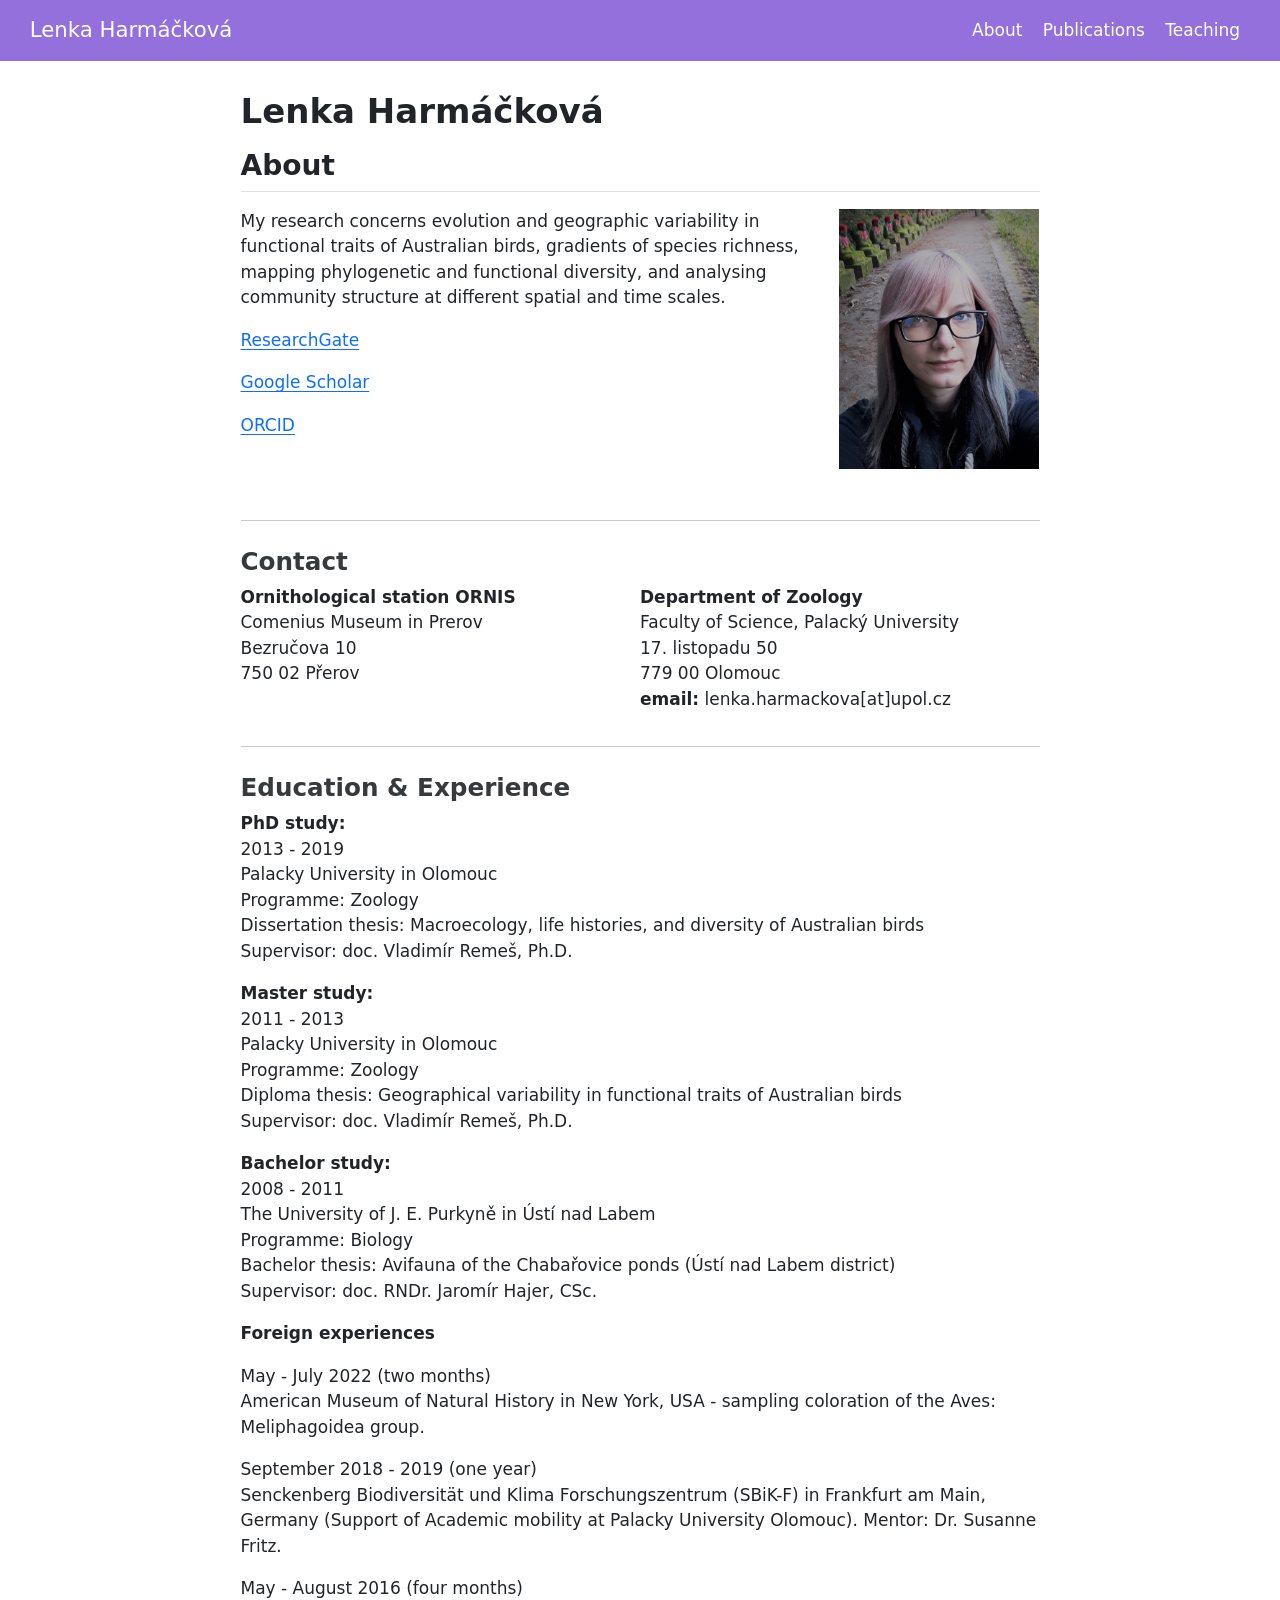
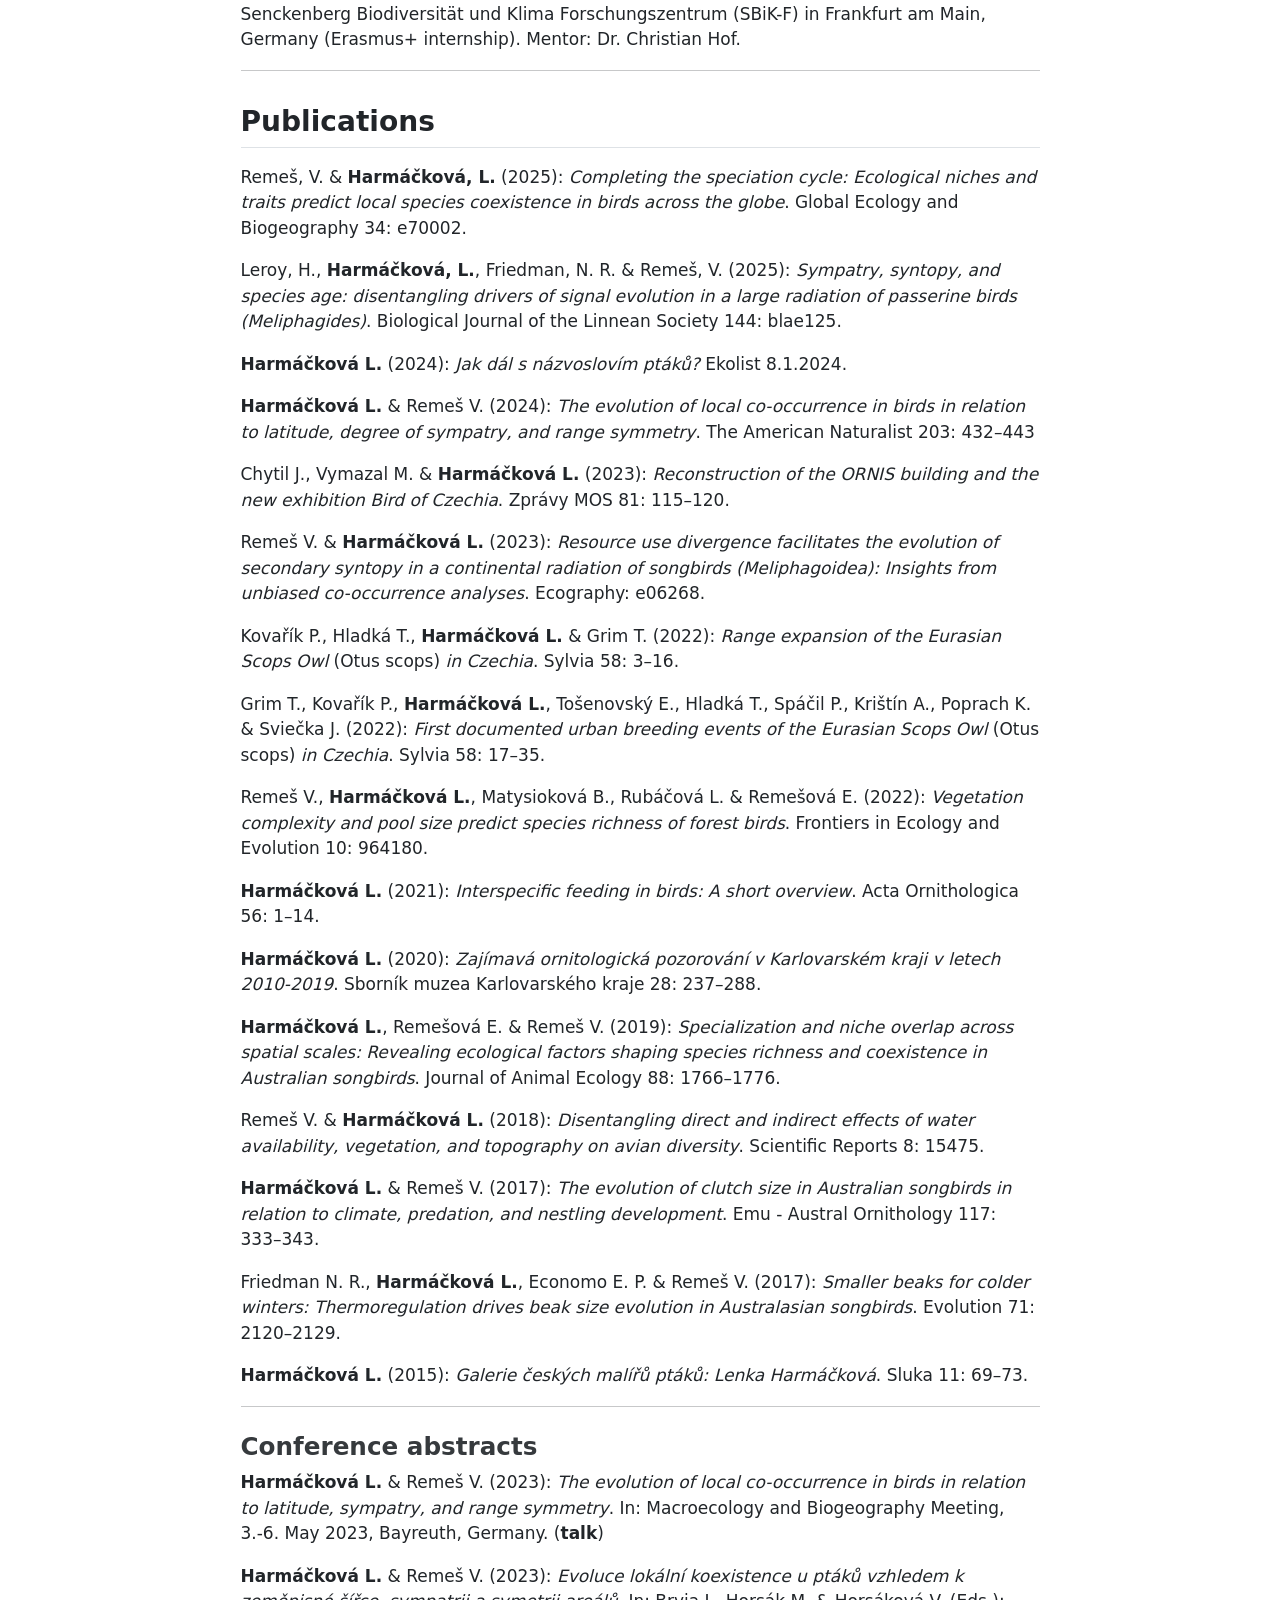
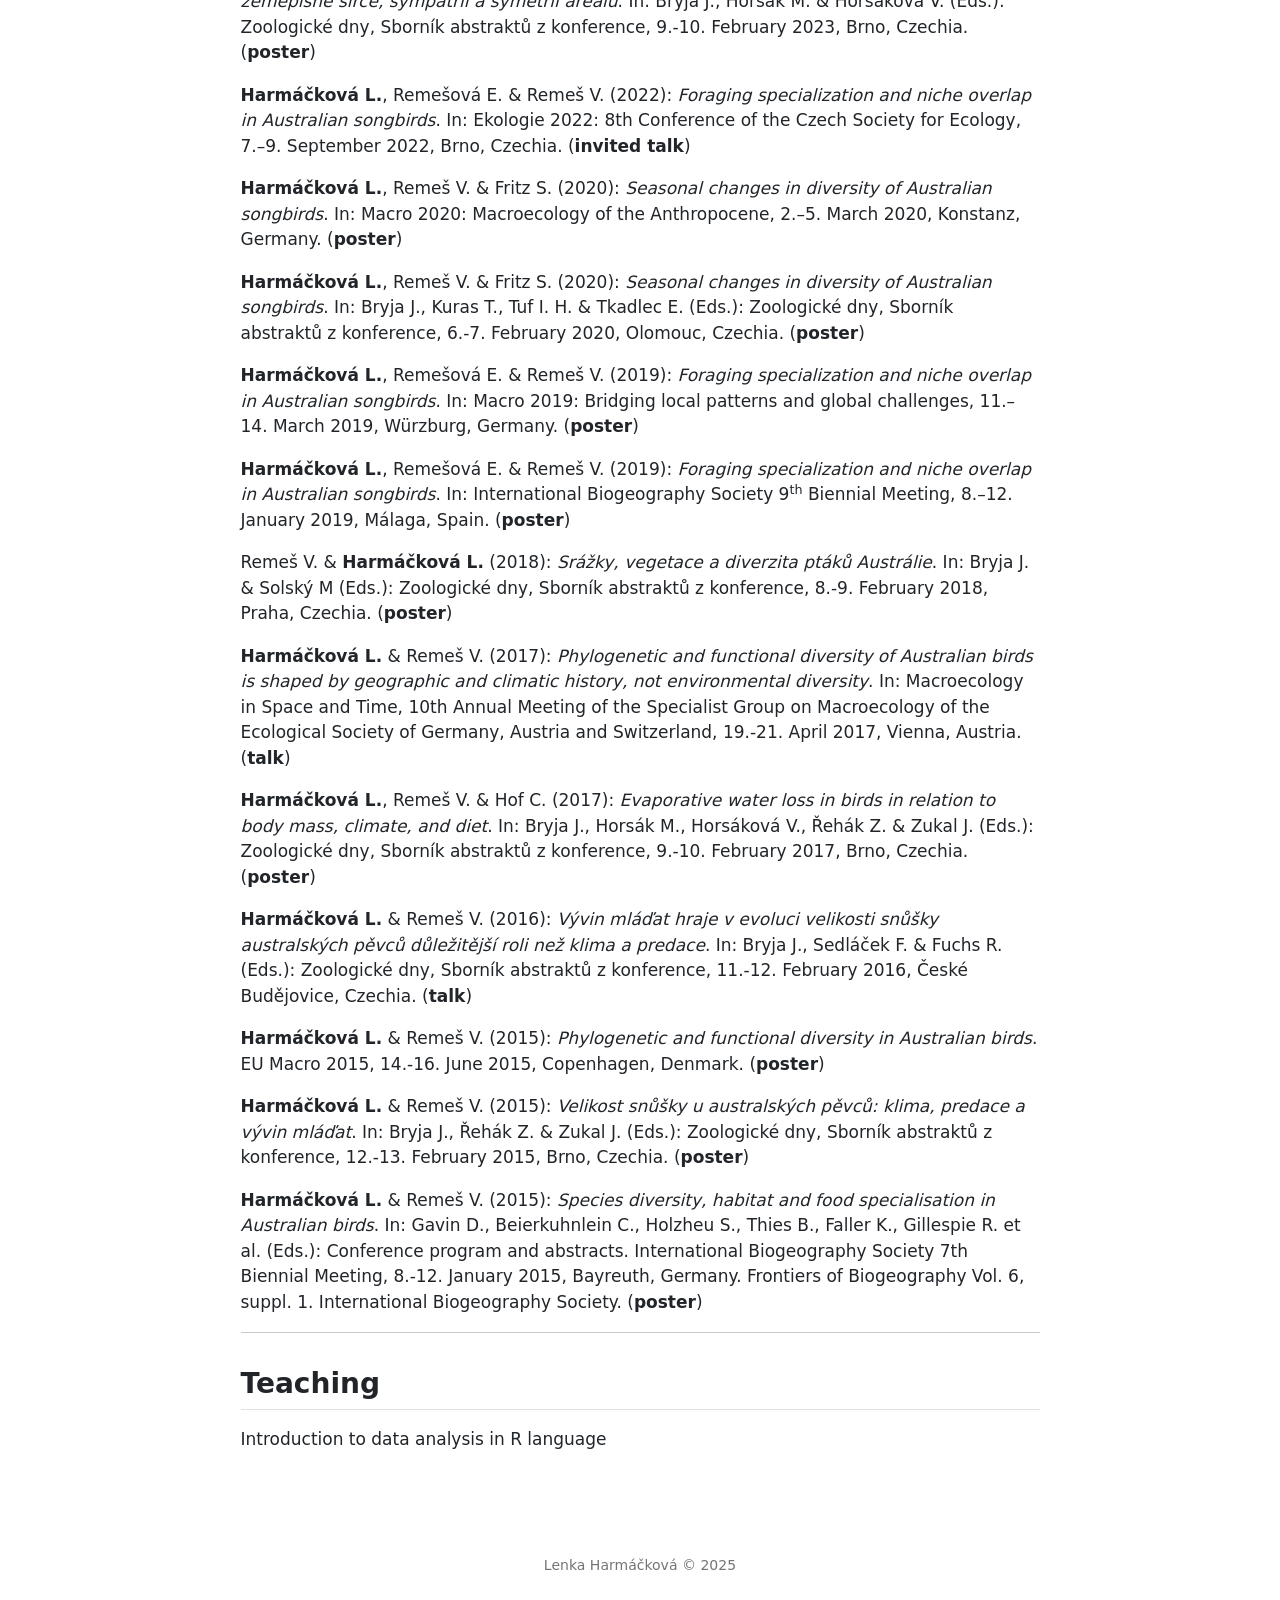
==== docs/index.html @ 7813abbd "Add files via upload" ====
<!DOCTYPE html>
<html xmlns="http://www.w3.org/1999/xhtml" lang="en" xml:lang="en"><head>

<meta charset="utf-8">
<meta name="generator" content="quarto-1.6.40">

<meta name="viewport" content="width=device-width, initial-scale=1.0, user-scalable=yes">


<title>Lenka Harmáčková</title>
<style>
code{white-space: pre-wrap;}
span.smallcaps{font-variant: small-caps;}
div.columns{display: flex; gap: min(4vw, 1.5em);}
div.column{flex: auto; overflow-x: auto;}
div.hanging-indent{margin-left: 1.5em; text-indent: -1.5em;}
ul.task-list{list-style: none;}
ul.task-list li input[type="checkbox"] {
  width: 0.8em;
  margin: 0 0.8em 0.2em -1em; /* quarto-specific, see https://github.com/quarto-dev/quarto-cli/issues/4556 */ 
  vertical-align: middle;
}
</style>


<script src="site_libs/quarto-nav/quarto-nav.js"></script>
<script src="site_libs/clipboard/clipboard.min.js"></script>
<script src="site_libs/quarto-search/autocomplete.umd.js"></script>
<script src="site_libs/quarto-search/fuse.min.js"></script>
<script src="site_libs/quarto-search/quarto-search.js"></script>
<meta name="quarto:offset" content="./">
<script src="site_libs/quarto-html/quarto.js"></script>
<script src="site_libs/quarto-html/popper.min.js"></script>
<script src="site_libs/quarto-html/tippy.umd.min.js"></script>
<script src="site_libs/quarto-html/anchor.min.js"></script>
<link href="site_libs/quarto-html/tippy.css" rel="stylesheet">
<link href="site_libs/quarto-html/quarto-syntax-highlighting-549806ee2085284f45b00abea8c6df48.css" rel="stylesheet" id="quarto-text-highlighting-styles">
<script src="site_libs/bootstrap/bootstrap.min.js"></script>
<link href="site_libs/bootstrap/bootstrap-icons.css" rel="stylesheet">
<link href="site_libs/bootstrap/bootstrap-0ea1293430a9d4c3740655642b2cfee2.min.css" rel="stylesheet" append-hash="true" id="quarto-bootstrap" data-mode="light">
<script id="quarto-search-options" type="application/json">{
  "location": "navbar",
  "copy-button": false,
  "collapse-after": 3,
  "panel-placement": "end",
  "type": "overlay",
  "limit": 50,
  "keyboard-shortcut": [
    "f",
    "/",
    "s"
  ],
  "show-item-context": false,
  "language": {
    "search-no-results-text": "No results",
    "search-matching-documents-text": "matching documents",
    "search-copy-link-title": "Copy link to search",
    "search-hide-matches-text": "Hide additional matches",
    "search-more-match-text": "more match in this document",
    "search-more-matches-text": "more matches in this document",
    "search-clear-button-title": "Clear",
    "search-text-placeholder": "",
    "search-detached-cancel-button-title": "Cancel",
    "search-submit-button-title": "Submit",
    "search-label": "Search"
  }
}</script>


</head>

<body class="nav-fixed fullcontent">

<div id="quarto-search-results"></div>
  <header id="quarto-header" class="headroom fixed-top">
    <nav class="navbar navbar-expand-lg " data-bs-theme="dark">
      <div class="navbar-container container-fluid">
      <div class="navbar-brand-container mx-auto">
    <a class="navbar-brand" href="./index.html">
    <span class="navbar-title">Lenka Harmáčková</span>
    </a>
  </div>
          <button class="navbar-toggler" type="button" data-bs-toggle="collapse" data-bs-target="#navbarCollapse" aria-controls="navbarCollapse" role="menu" aria-expanded="false" aria-label="Toggle navigation" onclick="if (window.quartoToggleHeadroom) { window.quartoToggleHeadroom(); }">
  <span class="navbar-toggler-icon"></span>
</button>
          <div class="collapse navbar-collapse" id="navbarCollapse">
            <ul class="navbar-nav navbar-nav-scroll ms-auto">
  <li class="nav-item">
    <a class="nav-link active" href="./index.html" aria-current="page"> 
<span class="menu-text">About</span></a>
  </li>  
  <li class="nav-item">
    <a class="nav-link" href="./index.html#sec-publications"> 
<span class="menu-text">Publications</span></a>
  </li>  
  <li class="nav-item">
    <a class="nav-link" href="./index.html#sec-teaching"> 
<span class="menu-text">Teaching</span></a>
  </li>  
</ul>
          </div> <!-- /navcollapse -->
            <div class="quarto-navbar-tools">
</div>
      </div> <!-- /container-fluid -->
    </nav>
</header>
<!-- content -->
<div id="quarto-content" class="quarto-container page-columns page-rows-contents page-layout-article page-navbar">
<!-- sidebar -->
<!-- margin-sidebar -->
    
<!-- main -->
<main class="content" id="quarto-document-content">

<header id="title-block-header" class="quarto-title-block default">
<div class="quarto-title">
<h1 class="title">Lenka Harmáčková</h1>
</div>



<div class="quarto-title-meta">

    
  
    
  </div>
  


</header>


<section id="sec-about" class="level2">
<h2 class="anchored" data-anchor-id="sec-about">About</h2>
<div class="columns">
<div class="column" style="width:70%;">
<p>My research concerns evolution and geographic variability in functional traits of Australian birds, gradients of species richness, mapping phylogenetic and functional diversity, and analysing community structure at different spatial and time scales.</p>
<p><a href="https://www.researchgate.net/profile/Lenka_Harmackova">ResearchGate</a></p>
<p><a href="https://scholar.google.cz/citations?hl=cs&amp;user=HymTlyYAAAAJ">Google Scholar</a></p>
<p><a href="https://orcid.org/0000-0001-5915-7430">ORCID</a></p>
</div><div class="column" style="width:30%;">
<div class="quarto-figure quarto-figure-right">
<figure class="figure">
<p><img src="me4.jpg" class="img-fluid quarto-figure quarto-figure-right figure-img" width="200"></p>
</figure>
</div>
</div>
</div>
<hr>
<section id="contact" class="level3">
<h3 class="anchored" data-anchor-id="contact">Contact</h3>
<div class="columns">
<div class="column" style="width:50%;">
<p><strong>Ornithological station ORNIS</strong><br>
Comenius Museum in Prerov<br>
Bezručova 10<br>
750 02 Přerov</p>
</div><div class="column" style="width:50%;">
<p><strong>Department of Zoology</strong><br>
Faculty of Science, Palacký University<br>
17. listopadu 50<br>
779 00 Olomouc<br>
<strong>email:</strong> lenka.harmackova[at]upol.cz</p>
</div>
</div>
<hr>
</section>
<section id="education-experience" class="level3">
<h3 class="anchored" data-anchor-id="education-experience">Education &amp; Experience</h3>
<p><strong>PhD study:<br>
</strong>2013 - 2019<br>
Palacky University in Olomouc<br>
Programme: Zoology<br>
Dissertation thesis: Macroecology, life histories, and diversity of Australian birds<br>
Supervisor: doc. Vladimír Remeš, Ph.D.</p>
<p><strong>Master study:</strong><br>
2011 - 2013<br>
Palacky University in Olomouc<br>
Programme: Zoology<br>
Diploma thesis: Geographical variability in functional traits of Australian birds<br>
Supervisor: doc. Vladimír Remeš, Ph.D.</p>
<p><strong>Bachelor study:</strong><br>
2008 - 2011<br>
The University of J. E. Purkyně in Ústí nad Labem<br>
Programme: Biology<br>
Bachelor thesis: Avifauna of the Chabařovice ponds (Ústí nad Labem district)<br>
Supervisor: doc. RNDr. Jaromír Hajer, CSc.<br>
</p>
<p><strong>Foreign experiences</strong></p>
<p>May - July 2022 (two months)<br>
American Museum of Natural History in New York, USA - sampling coloration of the Aves: Meliphagoidea group.</p>
<p>September 2018 - 2019 (one year)<br>
Senckenberg Biodiversität und Klima Forschungszentrum (SBiK-F) in Frankfurt am Main, Germany (Support of Academic mobility at Palacky University Olomouc). Mentor: Dr.&nbsp;Susanne Fritz.</p>
<p>May - August 2016 (four months)<br>
Senckenberg Biodiversität und Klima Forschungszentrum (SBiK-F) in Frankfurt am Main, Germany (Erasmus+ internship). Mentor: Dr.&nbsp;Christian Hof.</p>
<hr>
</section>
</section>
<section id="sec-publications" class="level2">
<h2 class="anchored" data-anchor-id="sec-publications">Publications</h2>
<p>Remeš, V. &amp; <strong>Harmáčková, L.</strong> (2025): <em>Completing the speciation cycle: Ecological niches and traits predict local species coexistence in birds across the globe</em>. Global Ecology and Biogeography 34: e70002.</p>
<p>Leroy, H., <strong>Harmáčková, L.</strong>, Friedman, N. R. &amp; Remeš, V. (2025): <em>Sympatry, syntopy, and species age: disentangling drivers of signal evolution in a large radiation of passerine birds (Meliphagides)</em>. Biological Journal of the Linnean Society 144: blae125.</p>
<p><strong>Harmáčková L.</strong> (2024): <em>Jak dál s názvoslovím ptáků?</em> Ekolist 8.1.2024.</p>
<p><strong>Harmáčková L.</strong> &amp; Remeš V. (2024): <em>The evolution of local co-occurrence in birds in relation to latitude, degree of sympatry, and range symmetry</em>. The American Naturalist 203: 432–443</p>
<p>Chytil J., Vymazal M. &amp; <strong>Harmáčková L.</strong> (2023): <em>Reconstruction of the ORNIS building and the new exhibition Bird of Czechia</em>. Zprávy MOS 81: 115–120.</p>
<p>Remeš V. &amp; <strong>Harmáčková L.</strong> (2023): <em>Resource use divergence facilitates the evolution of secondary syntopy in a continental radiation of songbirds (Meliphagoidea): Insights from unbiased co-occurrence analyses</em>. Ecography: e06268.</p>
<p>Kovařík P., Hladká T., <strong>Harmáčková L.</strong> &amp; Grim T. (2022): <em>Range expansion of the Eurasian Scops Owl</em> (Otus scops) <em>in Czechia</em>. Sylvia 58: 3–16.</p>
<p>Grim T., Kovařík P., <strong>Harmáčková L.</strong>, Tošenovský E., Hladká T., Spáčil P., Krištín A., Poprach K. &amp; Sviečka J. (2022): <em>First documented urban breeding events of the Eurasian Scops Owl</em> (Otus scops) <em>in Czechia</em>. Sylvia 58: 17–35.</p>
<p>Remeš V., <strong>Harmáčková L.</strong>, Matysioková B., Rubáčová L. &amp; Remešová E. (2022): <em>Vegetation complexity and pool size predict species richness of forest birds</em>. Frontiers in Ecology and Evolution 10: 964180.</p>
<p><strong>Harmáčková L.</strong> (2021): <em>Interspecific feeding in birds: A short overview</em>. Acta Ornithologica 56: 1–14.</p>
<p><strong>Harmáčková L.</strong> (2020): <em>Zajímavá ornitologická pozorování v Karlovarském kraji v letech 2010-2019</em>. Sborník muzea Karlovarského kraje 28: 237–288.</p>
<p><strong>Harmáčková L.</strong>, Remešová E. &amp; Remeš V. (2019): <em>Specialization and niche overlap across spatial scales: Revealing ecological factors shaping species richness and coexistence in Australian songbirds</em>. Journal of Animal Ecology 88: 1766–1776.</p>
<p>Remeš V. &amp; <strong>Harmáčková L.</strong> (2018): <em>Disentangling direct and indirect effects of water availability, vegetation, and topography on avian diversity</em>. Scientific Reports 8: 15475.</p>
<p><strong>Harmáčková L.</strong> &amp; Remeš V. (2017): <em>The evolution of clutch size in Australian songbirds in relation to climate, predation, and nestling development</em>. Emu - Austral Ornithology 117: 333–343.</p>
<p>Friedman N. R., <strong>Harmáčková L.</strong>, Economo E. P. &amp; Remeš V. (2017): <em>Smaller beaks for colder winters: Thermoregulation drives beak size evolution in Australasian songbirds</em>. Evolution 71: 2120–2129.</p>
<p><strong>Harmáčková L.</strong> (2015): <em>Galerie českých malířů ptáků: Lenka Harmáčková</em>. Sluka 11: 69–73.</p>
<hr>
<section id="conference-abstracts" class="level3">
<h3 class="anchored" data-anchor-id="conference-abstracts">Conference abstracts</h3>
<p><strong>Harmáčková L.</strong> &amp; Remeš V. (2023): <em>The evolution of local co-occurrence in birds in relation to latitude, sympatry, and range symmetry</em>. In: Macroecology and Biogeography Meeting, 3.-6. May 2023, Bayreuth, Germany. (<strong>talk</strong>)</p>
<p><strong>Harmáčková L.</strong> &amp; Remeš V. (2023): <em>Evoluce lokální koexistence u ptáků vzhledem k zeměpisné šířce, sympatrii a symetrii areálů</em>. In: Bryja J., Horsák M. &amp; Horsáková V. (Eds.): Zoologické dny, Sborník abstraktů z konference, 9.-10. February 2023, Brno, Czechia. (<strong>poster</strong>)</p>
<p><strong>Harmáčková L.</strong>, Remešová E. &amp; Remeš V. (2022): <em>Foraging specialization and niche overlap in Australian songbirds</em>. In: Ekologie 2022: 8th Conference of the Czech Society for Ecology, 7.–9. September 2022, Brno, Czechia. (<strong>invited talk</strong>)</p>
<p><strong>Harmáčková L.</strong>, Remeš V. &amp; Fritz S. (2020): <em>Seasonal changes in diversity of Australian songbirds</em>. In: Macro 2020: Macroecology of the Anthropocene, 2.–5. March 2020, Konstanz, Germany. (<strong>poster</strong>)</p>
<p><strong>Harmáčková L.</strong>, Remeš V. &amp; Fritz S. (2020): <em>Seasonal changes in diversity of Australian songbirds</em>. In: Bryja J., Kuras T., Tuf I. H. &amp; Tkadlec E. (Eds.): Zoologické dny, Sborník abstraktů z konference, 6.-7. February 2020, Olomouc, Czechia. (<strong>poster</strong>)</p>
<p><strong>Harmáčková L.</strong>, Remešová E. &amp; Remeš V. (2019): <em>Foraging specialization and niche overlap in Australian songbirds</em>. In: Macro 2019: Bridging local patterns and global challenges, 11.–14. March 2019, Würzburg, Germany. (<strong>poster</strong>)</p>
<p><strong>Harmáčková L.</strong>, Remešová E. &amp; Remeš V. (2019): <em>Foraging specialization and niche overlap in Australian songbirds</em>. In: International Biogeography Society 9<sup>th</sup> Biennial Meeting, 8.–12. January 2019, Málaga, Spain. (<strong>poster</strong>)</p>
<p>Remeš V. &amp; <strong>Harmáčková L.</strong> (2018): <em>Srážky, vegetace a diverzita ptáků Austrálie</em>. In: Bryja J. &amp; Solský M (Eds.): Zoologické dny, Sborník abstraktů z konference, 8.-9. February 2018, Praha, Czechia. (<strong>poster</strong>)</p>
<p><strong>Harmáčková L.</strong> &amp; Remeš V. (2017): <em>Phylogenetic and functional diversity of Australian birds is shaped by geographic and climatic history, not environmental diversity</em>. In: Macroecology in Space and Time, 10th Annual Meeting of the Specialist Group on Macroecology of the Ecological Society of Germany, Austria and Switzerland, 19.-21. April 2017, Vienna, Austria. (<strong>talk</strong>)</p>
<p><strong>Harmáčková L.</strong>, Remeš V. &amp; Hof C. (2017): <em>Evaporative water loss in birds in relation to body mass, climate, and diet</em>. In: Bryja J., Horsák M., Horsáková V., Řehák Z. &amp; Zukal J. (Eds.): Zoologické dny, Sborník abstraktů z konference, 9.-10. February 2017, Brno, Czechia. (<strong>poster</strong>)</p>
<p><strong>Harmáčková L.</strong> &amp; Remeš V. (2016): <em>Vývin mláďat hraje v evoluci velikosti snůšky australských pěvců důležitější roli než klima a predace</em>. In: Bryja J., Sedláček F. &amp; Fuchs R. (Eds.): Zoologické dny, Sborník abstraktů z konference, 11.-12. February 2016, České Budějovice, Czechia. (<strong>talk</strong>)</p>
<p><strong>Harmáčková L.</strong> &amp; Remeš V. (2015): <em>Phylogenetic and functional diversity in Australian birds</em>. EU Macro 2015, 14.-16. June 2015, Copenhagen, Denmark. (<strong>poster</strong>)</p>
<p><strong>Harmáčková L.</strong> &amp; Remeš V. (2015): <em>Velikost snůšky u australských pěvců: klima, predace a vývin mláďat</em>. In: Bryja J., Řehák Z. &amp; Zukal J. (Eds.): Zoologické dny, Sborník abstraktů z konference, 12.-13. February 2015, Brno, Czechia. (<strong>poster</strong>)</p>
<p><strong>Harmáčková L.</strong> &amp; Remeš V. (2015): <em>Species diversity, habitat and food specialisation in Australian birds</em>. In: Gavin D., Beierkuhnlein C., Holzheu S., Thies B., Faller K., Gillespie R. et al.&nbsp;(Eds.): Conference program and abstracts. International Biogeography Society 7th Biennial Meeting, 8.-12. January 2015, Bayreuth, Germany. Frontiers of Biogeography Vol. 6, suppl. 1. International Biogeography Society. (<strong>poster</strong>)</p>
<hr>
</section>
</section>
<section id="sec-teaching" class="level2">
<h2 class="anchored" data-anchor-id="sec-teaching">Teaching</h2>
<p>Introduction to data analysis in R language</p>


</section>

</main> <!-- /main -->
<script id="quarto-html-after-body" type="application/javascript">
window.document.addEventListener("DOMContentLoaded", function (event) {
  const toggleBodyColorMode = (bsSheetEl) => {
    const mode = bsSheetEl.getAttribute("data-mode");
    const bodyEl = window.document.querySelector("body");
    if (mode === "dark") {
      bodyEl.classList.add("quarto-dark");
      bodyEl.classList.remove("quarto-light");
    } else {
      bodyEl.classList.add("quarto-light");
      bodyEl.classList.remove("quarto-dark");
    }
  }
  const toggleBodyColorPrimary = () => {
    const bsSheetEl = window.document.querySelector("link#quarto-bootstrap");
    if (bsSheetEl) {
      toggleBodyColorMode(bsSheetEl);
    }
  }
  toggleBodyColorPrimary();  
  const icon = "";
  const anchorJS = new window.AnchorJS();
  anchorJS.options = {
    placement: 'right',
    icon: icon
  };
  anchorJS.add('.anchored');
  const isCodeAnnotation = (el) => {
    for (const clz of el.classList) {
      if (clz.startsWith('code-annotation-')) {                     
        return true;
      }
    }
    return false;
  }
  const onCopySuccess = function(e) {
    // button target
    const button = e.trigger;
    // don't keep focus
    button.blur();
    // flash "checked"
    button.classList.add('code-copy-button-checked');
    var currentTitle = button.getAttribute("title");
    button.setAttribute("title", "Copied!");
    let tooltip;
    if (window.bootstrap) {
      button.setAttribute("data-bs-toggle", "tooltip");
      button.setAttribute("data-bs-placement", "left");
      button.setAttribute("data-bs-title", "Copied!");
      tooltip = new bootstrap.Tooltip(button, 
        { trigger: "manual", 
          customClass: "code-copy-button-tooltip",
          offset: [0, -8]});
      tooltip.show();    
    }
    setTimeout(function() {
      if (tooltip) {
        tooltip.hide();
        button.removeAttribute("data-bs-title");
        button.removeAttribute("data-bs-toggle");
        button.removeAttribute("data-bs-placement");
      }
      button.setAttribute("title", currentTitle);
      button.classList.remove('code-copy-button-checked');
    }, 1000);
    // clear code selection
    e.clearSelection();
  }
  const getTextToCopy = function(trigger) {
      const codeEl = trigger.previousElementSibling.cloneNode(true);
      for (const childEl of codeEl.children) {
        if (isCodeAnnotation(childEl)) {
          childEl.remove();
        }
      }
      return codeEl.innerText;
  }
  const clipboard = new window.ClipboardJS('.code-copy-button:not([data-in-quarto-modal])', {
    text: getTextToCopy
  });
  clipboard.on('success', onCopySuccess);
  if (window.document.getElementById('quarto-embedded-source-code-modal')) {
    const clipboardModal = new window.ClipboardJS('.code-copy-button[data-in-quarto-modal]', {
      text: getTextToCopy,
      container: window.document.getElementById('quarto-embedded-source-code-modal')
    });
    clipboardModal.on('success', onCopySuccess);
  }
    var localhostRegex = new RegExp(/^(?:http|https):\/\/localhost\:?[0-9]*\//);
    var mailtoRegex = new RegExp(/^mailto:/);
      var filterRegex = new RegExp('/' + window.location.host + '/');
    var isInternal = (href) => {
        return filterRegex.test(href) || localhostRegex.test(href) || mailtoRegex.test(href);
    }
    // Inspect non-navigation links and adorn them if external
 	var links = window.document.querySelectorAll('a[href]:not(.nav-link):not(.navbar-brand):not(.toc-action):not(.sidebar-link):not(.sidebar-item-toggle):not(.pagination-link):not(.no-external):not([aria-hidden]):not(.dropdown-item):not(.quarto-navigation-tool):not(.about-link)');
    for (var i=0; i<links.length; i++) {
      const link = links[i];
      if (!isInternal(link.href)) {
        // undo the damage that might have been done by quarto-nav.js in the case of
        // links that we want to consider external
        if (link.dataset.originalHref !== undefined) {
          link.href = link.dataset.originalHref;
        }
      }
    }
  function tippyHover(el, contentFn, onTriggerFn, onUntriggerFn) {
    const config = {
      allowHTML: true,
      maxWidth: 500,
      delay: 100,
      arrow: false,
      appendTo: function(el) {
          return el.parentElement;
      },
      interactive: true,
      interactiveBorder: 10,
      theme: 'quarto',
      placement: 'bottom-start',
    };
    if (contentFn) {
      config.content = contentFn;
    }
    if (onTriggerFn) {
      config.onTrigger = onTriggerFn;
    }
    if (onUntriggerFn) {
      config.onUntrigger = onUntriggerFn;
    }
    window.tippy(el, config); 
  }
  const noterefs = window.document.querySelectorAll('a[role="doc-noteref"]');
  for (var i=0; i<noterefs.length; i++) {
    const ref = noterefs[i];
    tippyHover(ref, function() {
      // use id or data attribute instead here
      let href = ref.getAttribute('data-footnote-href') || ref.getAttribute('href');
      try { href = new URL(href).hash; } catch {}
      const id = href.replace(/^#\/?/, "");
      const note = window.document.getElementById(id);
      if (note) {
        return note.innerHTML;
      } else {
        return "";
      }
    });
  }
  const xrefs = window.document.querySelectorAll('a.quarto-xref');
  const processXRef = (id, note) => {
    // Strip column container classes
    const stripColumnClz = (el) => {
      el.classList.remove("page-full", "page-columns");
      if (el.children) {
        for (const child of el.children) {
          stripColumnClz(child);
        }
      }
    }
    stripColumnClz(note)
    if (id === null || id.startsWith('sec-')) {
      // Special case sections, only their first couple elements
      const container = document.createElement("div");
      if (note.children && note.children.length > 2) {
        container.appendChild(note.children[0].cloneNode(true));
        for (let i = 1; i < note.children.length; i++) {
          const child = note.children[i];
          if (child.tagName === "P" && child.innerText === "") {
            continue;
          } else {
            container.appendChild(child.cloneNode(true));
            break;
          }
        }
        if (window.Quarto?.typesetMath) {
          window.Quarto.typesetMath(container);
        }
        return container.innerHTML
      } else {
        if (window.Quarto?.typesetMath) {
          window.Quarto.typesetMath(note);
        }
        return note.innerHTML;
      }
    } else {
      // Remove any anchor links if they are present
      const anchorLink = note.querySelector('a.anchorjs-link');
      if (anchorLink) {
        anchorLink.remove();
      }
      if (window.Quarto?.typesetMath) {
        window.Quarto.typesetMath(note);
      }
      if (note.classList.contains("callout")) {
        return note.outerHTML;
      } else {
        return note.innerHTML;
      }
    }
  }
  for (var i=0; i<xrefs.length; i++) {
    const xref = xrefs[i];
    tippyHover(xref, undefined, function(instance) {
      instance.disable();
      let url = xref.getAttribute('href');
      let hash = undefined; 
      if (url.startsWith('#')) {
        hash = url;
      } else {
        try { hash = new URL(url).hash; } catch {}
      }
      if (hash) {
        const id = hash.replace(/^#\/?/, "");
        const note = window.document.getElementById(id);
        if (note !== null) {
          try {
            const html = processXRef(id, note.cloneNode(true));
            instance.setContent(html);
          } finally {
            instance.enable();
            instance.show();
          }
        } else {
          // See if we can fetch this
          fetch(url.split('#')[0])
          .then(res => res.text())
          .then(html => {
            const parser = new DOMParser();
            const htmlDoc = parser.parseFromString(html, "text/html");
            const note = htmlDoc.getElementById(id);
            if (note !== null) {
              const html = processXRef(id, note);
              instance.setContent(html);
            } 
          }).finally(() => {
            instance.enable();
            instance.show();
          });
        }
      } else {
        // See if we can fetch a full url (with no hash to target)
        // This is a special case and we should probably do some content thinning / targeting
        fetch(url)
        .then(res => res.text())
        .then(html => {
          const parser = new DOMParser();
          const htmlDoc = parser.parseFromString(html, "text/html");
          const note = htmlDoc.querySelector('main.content');
          if (note !== null) {
            // This should only happen for chapter cross references
            // (since there is no id in the URL)
            // remove the first header
            if (note.children.length > 0 && note.children[0].tagName === "HEADER") {
              note.children[0].remove();
            }
            const html = processXRef(null, note);
            instance.setContent(html);
          } 
        }).finally(() => {
          instance.enable();
          instance.show();
        });
      }
    }, function(instance) {
    });
  }
      let selectedAnnoteEl;
      const selectorForAnnotation = ( cell, annotation) => {
        let cellAttr = 'data-code-cell="' + cell + '"';
        let lineAttr = 'data-code-annotation="' +  annotation + '"';
        const selector = 'span[' + cellAttr + '][' + lineAttr + ']';
        return selector;
      }
      const selectCodeLines = (annoteEl) => {
        const doc = window.document;
        const targetCell = annoteEl.getAttribute("data-target-cell");
        const targetAnnotation = annoteEl.getAttribute("data-target-annotation");
        const annoteSpan = window.document.querySelector(selectorForAnnotation(targetCell, targetAnnotation));
        const lines = annoteSpan.getAttribute("data-code-lines").split(",");
        const lineIds = lines.map((line) => {
          return targetCell + "-" + line;
        })
        let top = null;
        let height = null;
        let parent = null;
        if (lineIds.length > 0) {
            //compute the position of the single el (top and bottom and make a div)
            const el = window.document.getElementById(lineIds[0]);
            top = el.offsetTop;
            height = el.offsetHeight;
            parent = el.parentElement.parentElement;
          if (lineIds.length > 1) {
            const lastEl = window.document.getElementById(lineIds[lineIds.length - 1]);
            const bottom = lastEl.offsetTop + lastEl.offsetHeight;
            height = bottom - top;
          }
          if (top !== null && height !== null && parent !== null) {
            // cook up a div (if necessary) and position it 
            let div = window.document.getElementById("code-annotation-line-highlight");
            if (div === null) {
              div = window.document.createElement("div");
              div.setAttribute("id", "code-annotation-line-highlight");
              div.style.position = 'absolute';
              parent.appendChild(div);
            }
            div.style.top = top - 2 + "px";
            div.style.height = height + 4 + "px";
            div.style.left = 0;
            let gutterDiv = window.document.getElementById("code-annotation-line-highlight-gutter");
            if (gutterDiv === null) {
              gutterDiv = window.document.createElement("div");
              gutterDiv.setAttribute("id", "code-annotation-line-highlight-gutter");
              gutterDiv.style.position = 'absolute';
              const codeCell = window.document.getElementById(targetCell);
              const gutter = codeCell.querySelector('.code-annotation-gutter');
              gutter.appendChild(gutterDiv);
            }
            gutterDiv.style.top = top - 2 + "px";
            gutterDiv.style.height = height + 4 + "px";
          }
          selectedAnnoteEl = annoteEl;
        }
      };
      const unselectCodeLines = () => {
        const elementsIds = ["code-annotation-line-highlight", "code-annotation-line-highlight-gutter"];
        elementsIds.forEach((elId) => {
          const div = window.document.getElementById(elId);
          if (div) {
            div.remove();
          }
        });
        selectedAnnoteEl = undefined;
      };
        // Handle positioning of the toggle
    window.addEventListener(
      "resize",
      throttle(() => {
        elRect = undefined;
        if (selectedAnnoteEl) {
          selectCodeLines(selectedAnnoteEl);
        }
      }, 10)
    );
    function throttle(fn, ms) {
    let throttle = false;
    let timer;
      return (...args) => {
        if(!throttle) { // first call gets through
            fn.apply(this, args);
            throttle = true;
        } else { // all the others get throttled
            if(timer) clearTimeout(timer); // cancel #2
            timer = setTimeout(() => {
              fn.apply(this, args);
              timer = throttle = false;
            }, ms);
        }
      };
    }
      // Attach click handler to the DT
      const annoteDls = window.document.querySelectorAll('dt[data-target-cell]');
      for (const annoteDlNode of annoteDls) {
        annoteDlNode.addEventListener('click', (event) => {
          const clickedEl = event.target;
          if (clickedEl !== selectedAnnoteEl) {
            unselectCodeLines();
            const activeEl = window.document.querySelector('dt[data-target-cell].code-annotation-active');
            if (activeEl) {
              activeEl.classList.remove('code-annotation-active');
            }
            selectCodeLines(clickedEl);
            clickedEl.classList.add('code-annotation-active');
          } else {
            // Unselect the line
            unselectCodeLines();
            clickedEl.classList.remove('code-annotation-active');
          }
        });
      }
  const findCites = (el) => {
    const parentEl = el.parentElement;
    if (parentEl) {
      const cites = parentEl.dataset.cites;
      if (cites) {
        return {
          el,
          cites: cites.split(' ')
        };
      } else {
        return findCites(el.parentElement)
      }
    } else {
      return undefined;
    }
  };
  var bibliorefs = window.document.querySelectorAll('a[role="doc-biblioref"]');
  for (var i=0; i<bibliorefs.length; i++) {
    const ref = bibliorefs[i];
    const citeInfo = findCites(ref);
    if (citeInfo) {
      tippyHover(citeInfo.el, function() {
        var popup = window.document.createElement('div');
        citeInfo.cites.forEach(function(cite) {
          var citeDiv = window.document.createElement('div');
          citeDiv.classList.add('hanging-indent');
          citeDiv.classList.add('csl-entry');
          var biblioDiv = window.document.getElementById('ref-' + cite);
          if (biblioDiv) {
            citeDiv.innerHTML = biblioDiv.innerHTML;
          }
          popup.appendChild(citeDiv);
        });
        return popup.innerHTML;
      });
    }
  }
});
</script>
</div> <!-- /content -->
<footer class="footer">
  <div class="nav-footer">
    <div class="nav-footer-left">
      &nbsp;
    </div>   
    <div class="nav-footer-center">
<p>Lenka Harmáčková © 2025</p>
</div>
    <div class="nav-footer-right">
      &nbsp;
    </div>
  </div>
</footer>




</body></html>
---- docs/site_libs/quarto-html/tippy.css ----
.tippy-box[data-animation=fade][data-state=hidden]{opacity:0}[data-tippy-root]{max-width:calc(100vw - 10px)}.tippy-box{position:relative;background-color:#333;color:#fff;border-radius:4px;font-size:14px;line-height:1.4;white-space:normal;outline:0;transition-property:transform,visibility,opacity}.tippy-box[data-placement^=top]>.tippy-arrow{bottom:0}.tippy-box[data-placement^=top]>.tippy-arrow:before{bottom:-7px;left:0;border-width:8px 8px 0;border-top-color:initial;transform-origin:center top}.tippy-box[data-placement^=bottom]>.tippy-arrow{top:0}.tippy-box[data-placement^=bottom]>.tippy-arrow:before{top:-7px;left:0;border-width:0 8px 8px;border-bottom-color:initial;transform-origin:center bottom}.tippy-box[data-placement^=left]>.tippy-arrow{right:0}.tippy-box[data-placement^=left]>.tippy-arrow:before{border-width:8px 0 8px 8px;border-left-color:initial;right:-7px;transform-origin:center left}.tippy-box[data-placement^=right]>.tippy-arrow{left:0}.tippy-box[data-placement^=right]>.tippy-arrow:before{left:-7px;border-width:8px 8px 8px 0;border-right-color:initial;transform-origin:center right}.tippy-box[data-inertia][data-state=visible]{transition-timing-function:cubic-bezier(.54,1.5,.38,1.11)}.tippy-arrow{width:16px;height:16px;color:#333}.tippy-arrow:before{content:"";position:absolute;border-color:transparent;border-style:solid}.tippy-content{position:relative;padding:5px 9px;z-index:1}
---- docs/site_libs/quarto-html/quarto-syntax-highlighting-549806ee2085284f45b00abea8c6df48.css ----
/* quarto syntax highlight colors */
:root {
  --quarto-hl-ot-color: #003B4F;
  --quarto-hl-at-color: #657422;
  --quarto-hl-ss-color: #20794D;
  --quarto-hl-an-color: #5E5E5E;
  --quarto-hl-fu-color: #4758AB;
  --quarto-hl-st-color: #20794D;
  --quarto-hl-cf-color: #003B4F;
  --quarto-hl-op-color: #5E5E5E;
  --quarto-hl-er-color: #AD0000;
  --quarto-hl-bn-color: #AD0000;
  --quarto-hl-al-color: #AD0000;
  --quarto-hl-va-color: #111111;
  --quarto-hl-bu-color: inherit;
  --quarto-hl-ex-color: inherit;
  --quarto-hl-pp-color: #AD0000;
  --quarto-hl-in-color: #5E5E5E;
  --quarto-hl-vs-color: #20794D;
  --quarto-hl-wa-color: #5E5E5E;
  --quarto-hl-do-color: #5E5E5E;
  --quarto-hl-im-color: #00769E;
  --quarto-hl-ch-color: #20794D;
  --quarto-hl-dt-color: #AD0000;
  --quarto-hl-fl-color: #AD0000;
  --quarto-hl-co-color: #5E5E5E;
  --quarto-hl-cv-color: #5E5E5E;
  --quarto-hl-cn-color: #8f5902;
  --quarto-hl-sc-color: #5E5E5E;
  --quarto-hl-dv-color: #AD0000;
  --quarto-hl-kw-color: #003B4F;
}

/* other quarto variables */
:root {
  --quarto-font-monospace: SFMono-Regular, Menlo, Monaco, Consolas, "Liberation Mono", "Courier New", monospace;
}

pre > code.sourceCode > span {
  color: #003B4F;
}

code span {
  color: #003B4F;
}

code.sourceCode > span {
  color: #003B4F;
}

div.sourceCode,
div.sourceCode pre.sourceCode {
  color: #003B4F;
}

code span.ot {
  color: #003B4F;
  font-style: inherit;
}

code span.at {
  color: #657422;
  font-style: inherit;
}

code span.ss {
  color: #20794D;
  font-style: inherit;
}

code span.an {
  color: #5E5E5E;
  font-style: inherit;
}

code span.fu {
  color: #4758AB;
  font-style: inherit;
}

code span.st {
  color: #20794D;
  font-style: inherit;
}

code span.cf {
  color: #003B4F;
  font-weight: bold;
  font-style: inherit;
}

code span.op {
  color: #5E5E5E;
  font-style: inherit;
}

code span.er {
  color: #AD0000;
  font-style: inherit;
}

code span.bn {
  color: #AD0000;
  font-style: inherit;
}

code span.al {
  color: #AD0000;
  font-style: inherit;
}

code span.va {
  color: #111111;
  font-style: inherit;
}

code span.bu {
  font-style: inherit;
}

code span.ex {
  font-style: inherit;
}

code span.pp {
  color: #AD0000;
  font-style: inherit;
}

code span.in {
  color: #5E5E5E;
  font-style: inherit;
}

code span.vs {
  color: #20794D;
  font-style: inherit;
}

code span.wa {
  color: #5E5E5E;
  font-style: italic;
}

code span.do {
  color: #5E5E5E;
  font-style: italic;
}

code span.im {
  color: #00769E;
  font-style: inherit;
}

code span.ch {
  color: #20794D;
  font-style: inherit;
}

code span.dt {
  color: #AD0000;
  font-style: inherit;
}

code span.fl {
  color: #AD0000;
  font-style: inherit;
}

code span.co {
  color: #5E5E5E;
  font-style: inherit;
}

code span.cv {
  color: #5E5E5E;
  font-style: italic;
}

code span.cn {
  color: #8f5902;
  font-style: inherit;
}

code span.sc {
  color: #5E5E5E;
  font-style: inherit;
}

code span.dv {
  color: #AD0000;
  font-style: inherit;
}

code span.kw {
  color: #003B4F;
  font-weight: bold;
  font-style: inherit;
}

.prevent-inlining {
  content: "</";
}

/*# sourceMappingURL=ae99138f4fbc2fb4c9f5e5cd69c22459.css.map */
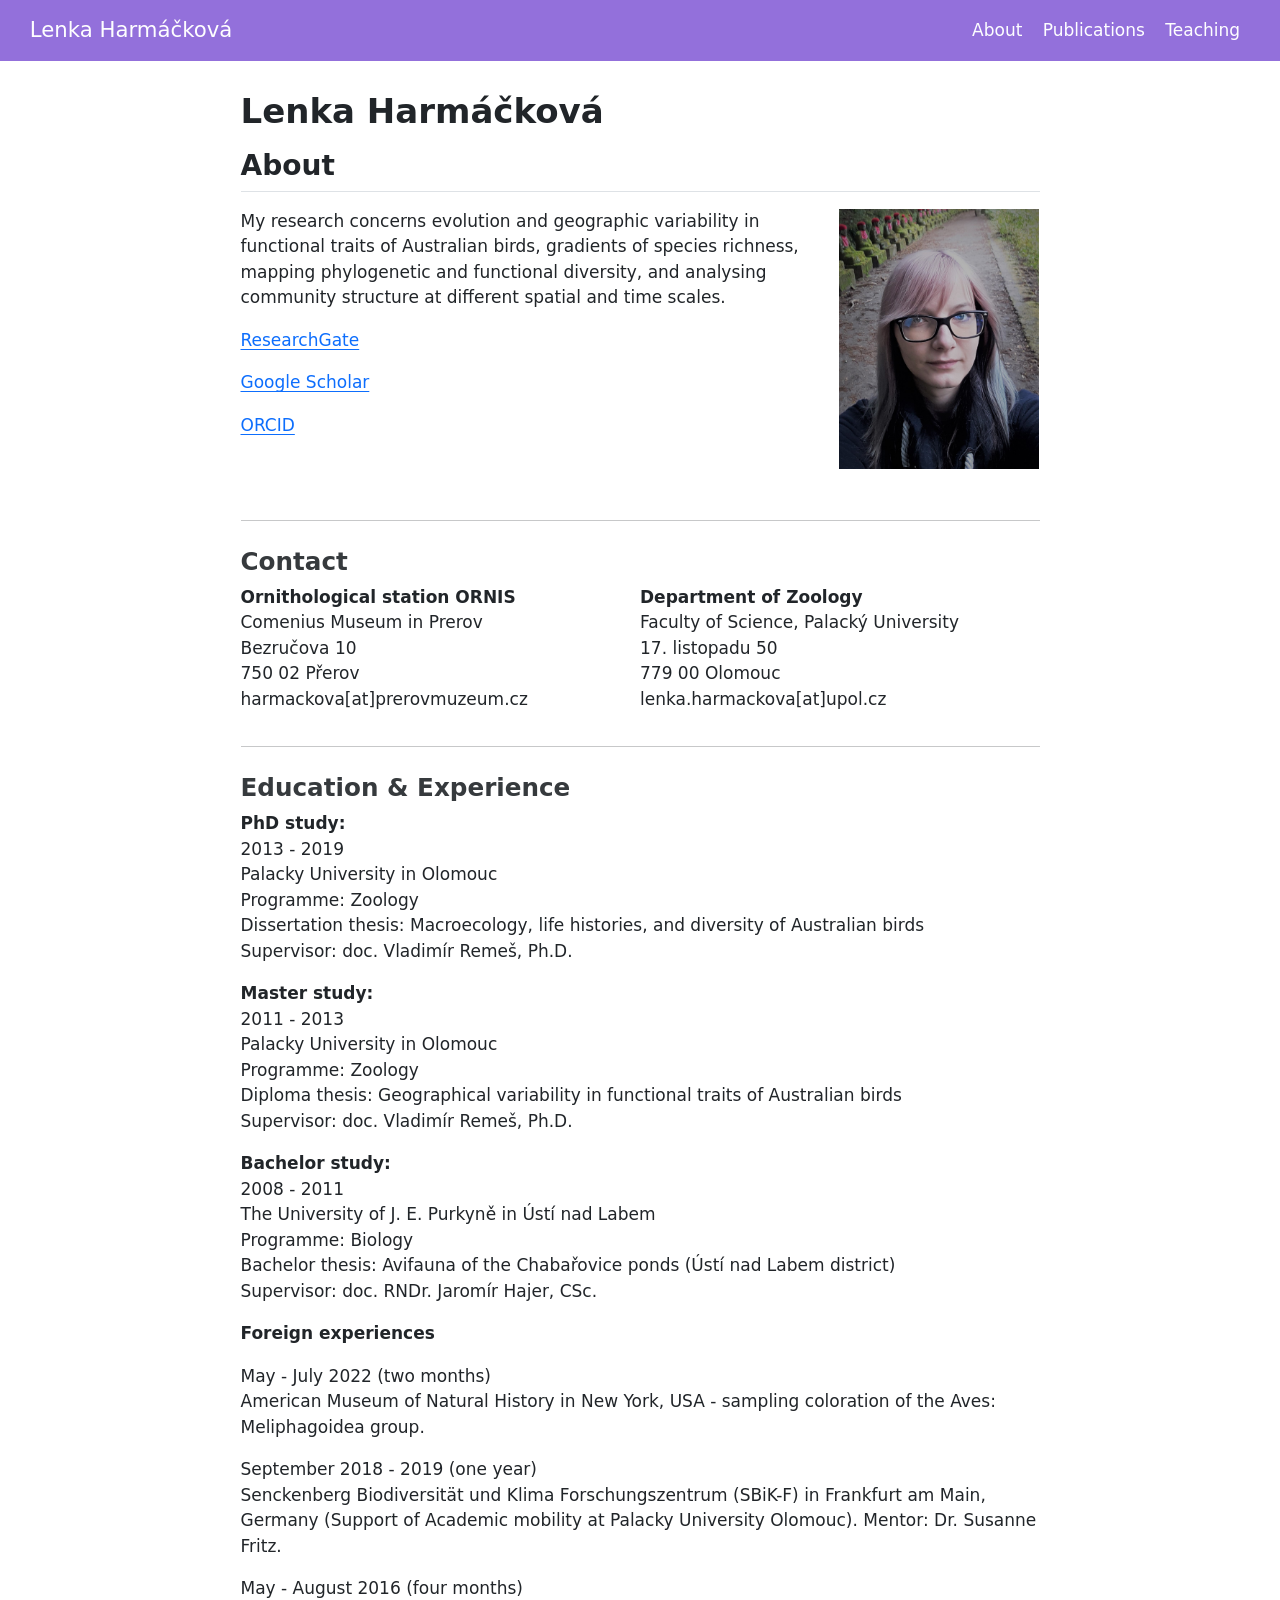
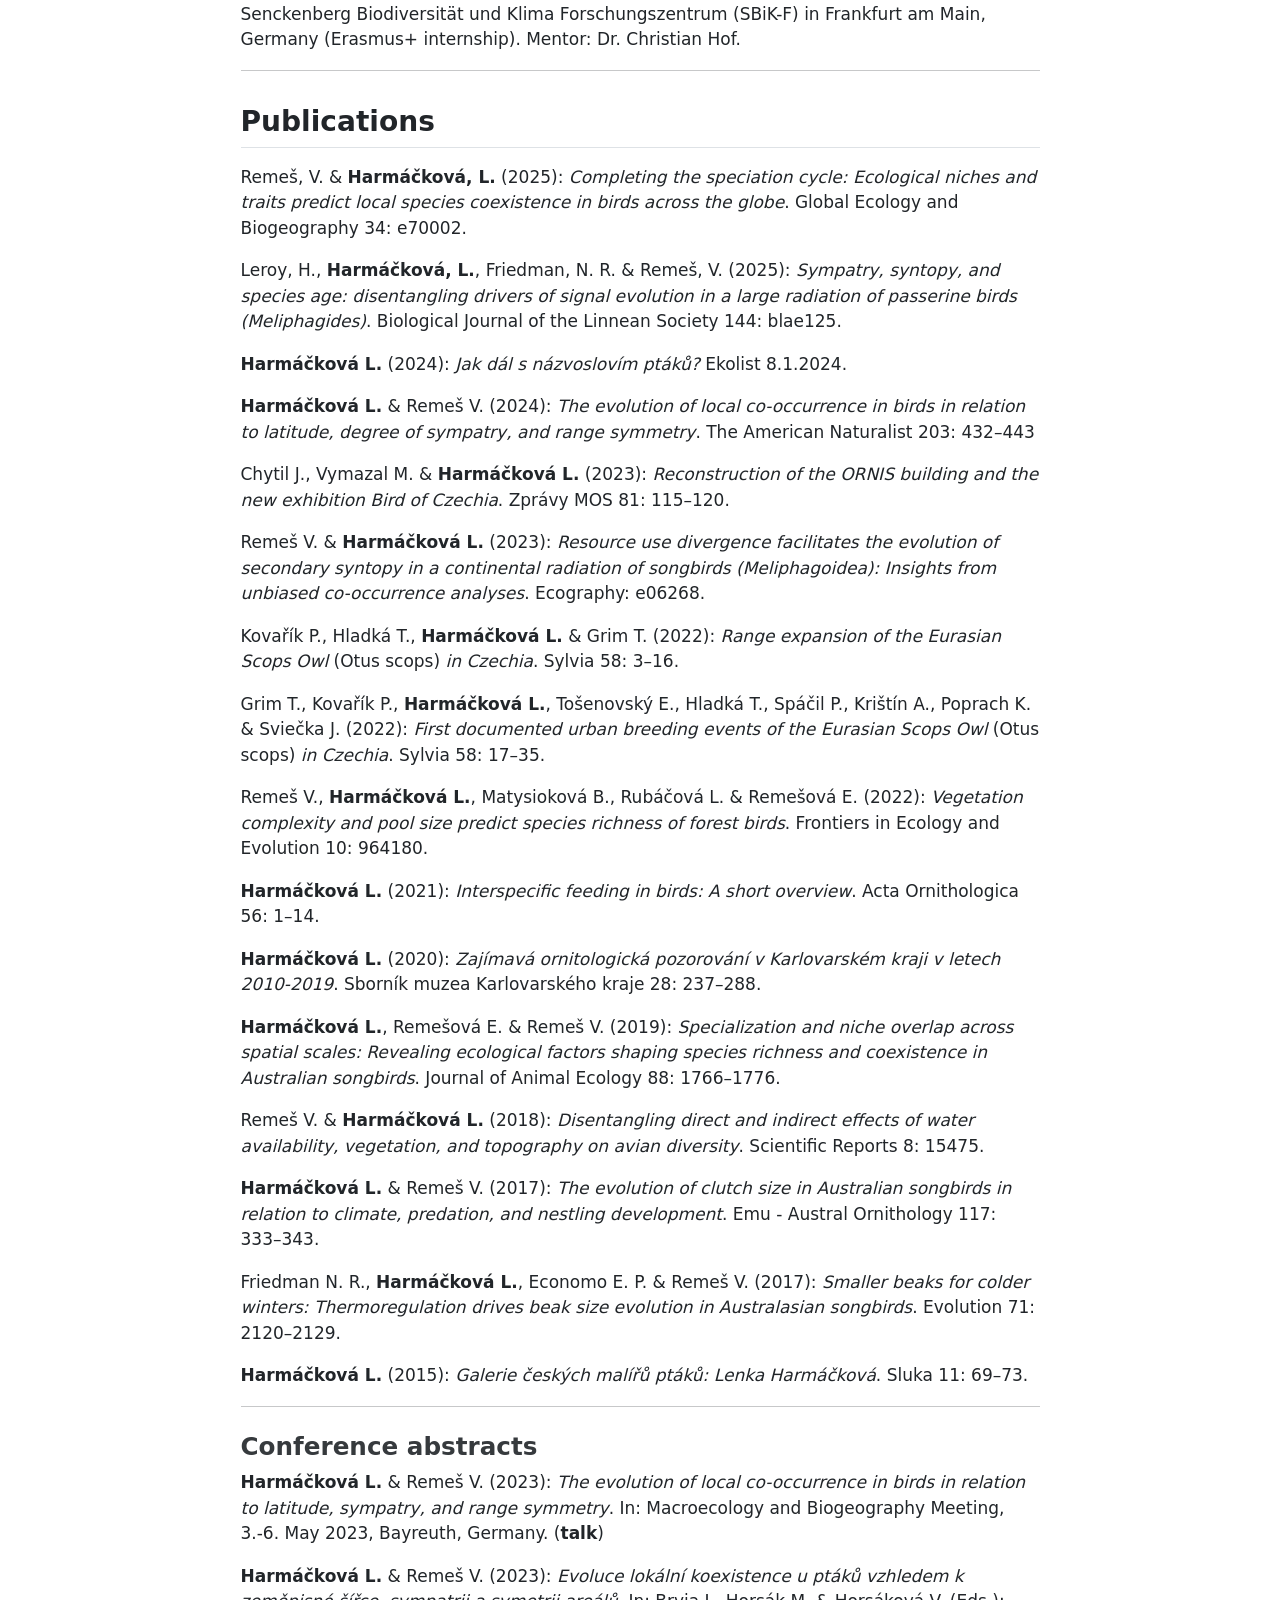
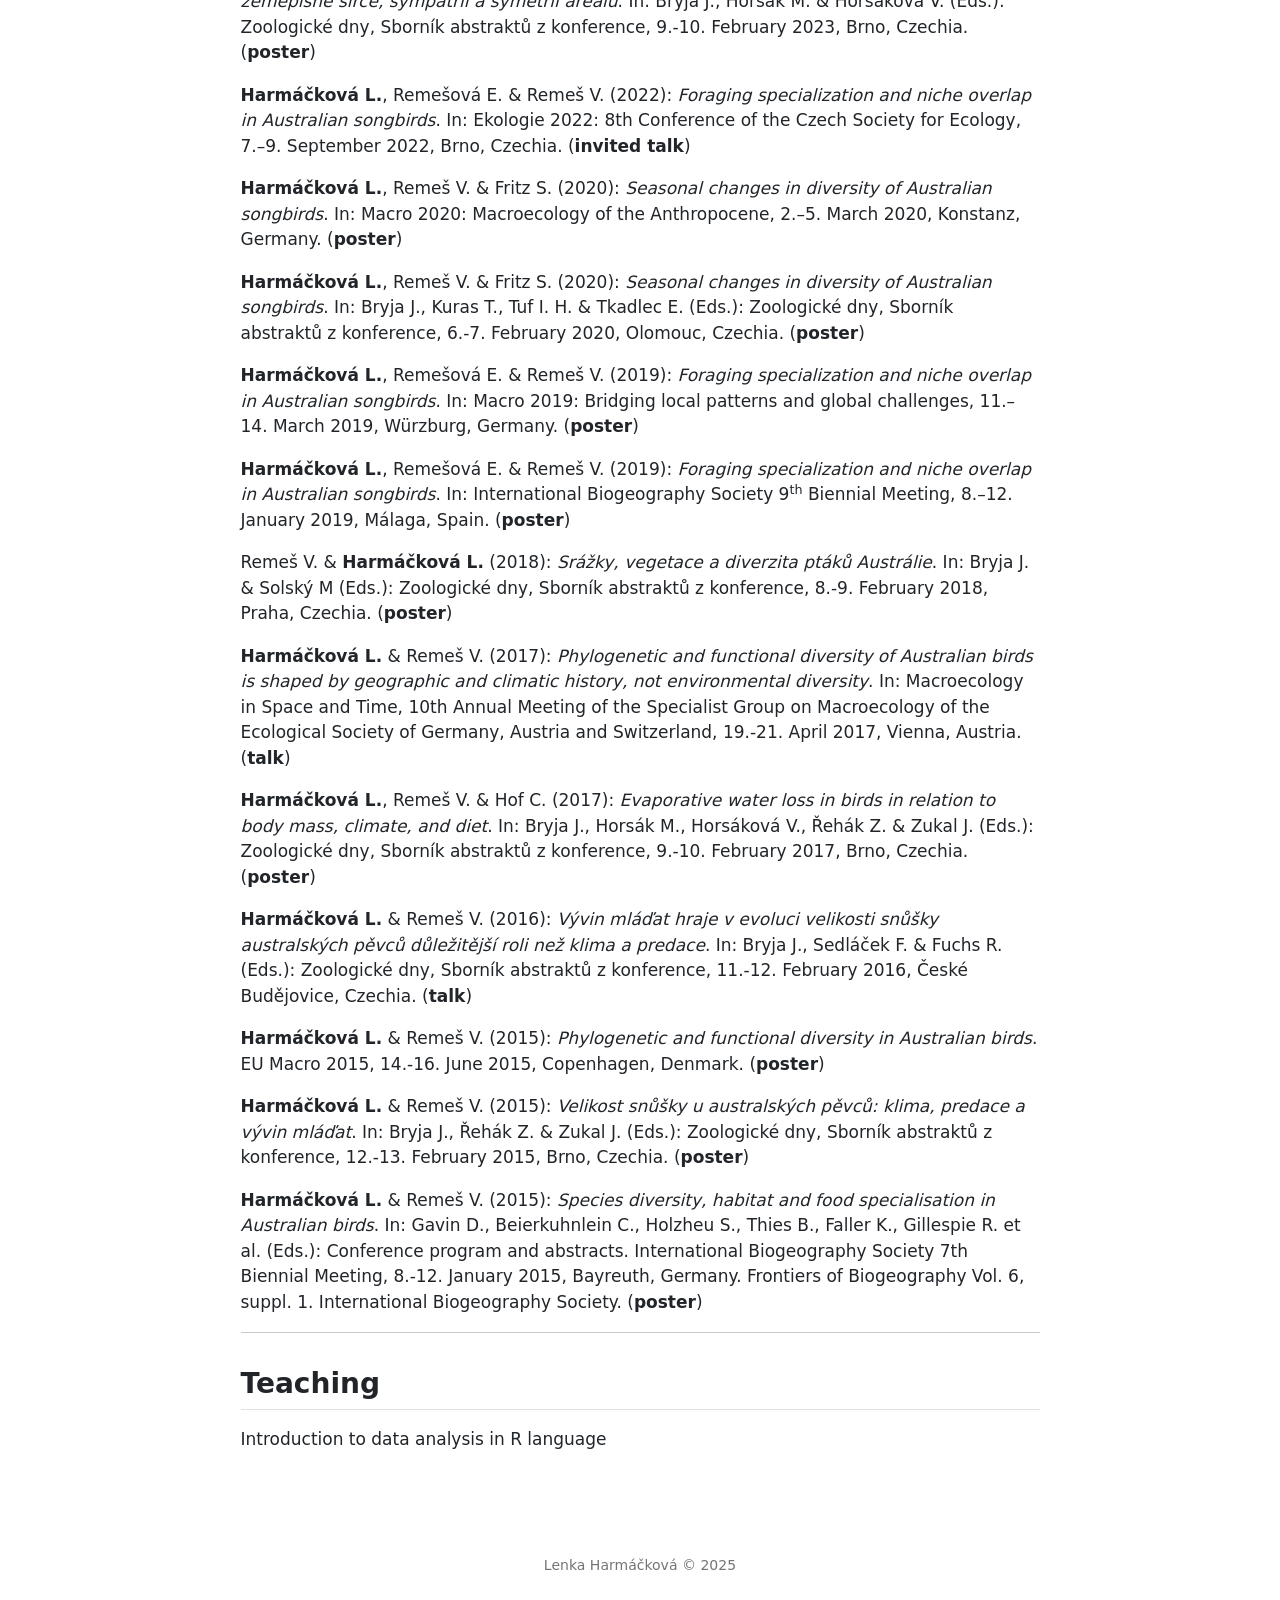
==== commit a8f1716c: "email added" ====
--- a/docs/index.html
+++ b/docs/index.html
@@ -155,13 +155,14 @@
 <p><strong>Ornithological station ORNIS</strong><br>
 Comenius Museum in Prerov<br>
 Bezručova 10<br>
-750 02 Přerov</p>
+750 02 Přerov<br>
+harmackova[at]prerovmuzeum.cz</p>
 </div><div class="column" style="width:50%;">
 <p><strong>Department of Zoology</strong><br>
 Faculty of Science, Palacký University<br>
 17. listopadu 50<br>
 779 00 Olomouc<br>
-<strong>email:</strong> lenka.harmackova[at]upol.cz</p>
+lenka.harmackova[at]upol.cz</p>
 </div>
 </div>
 <hr>
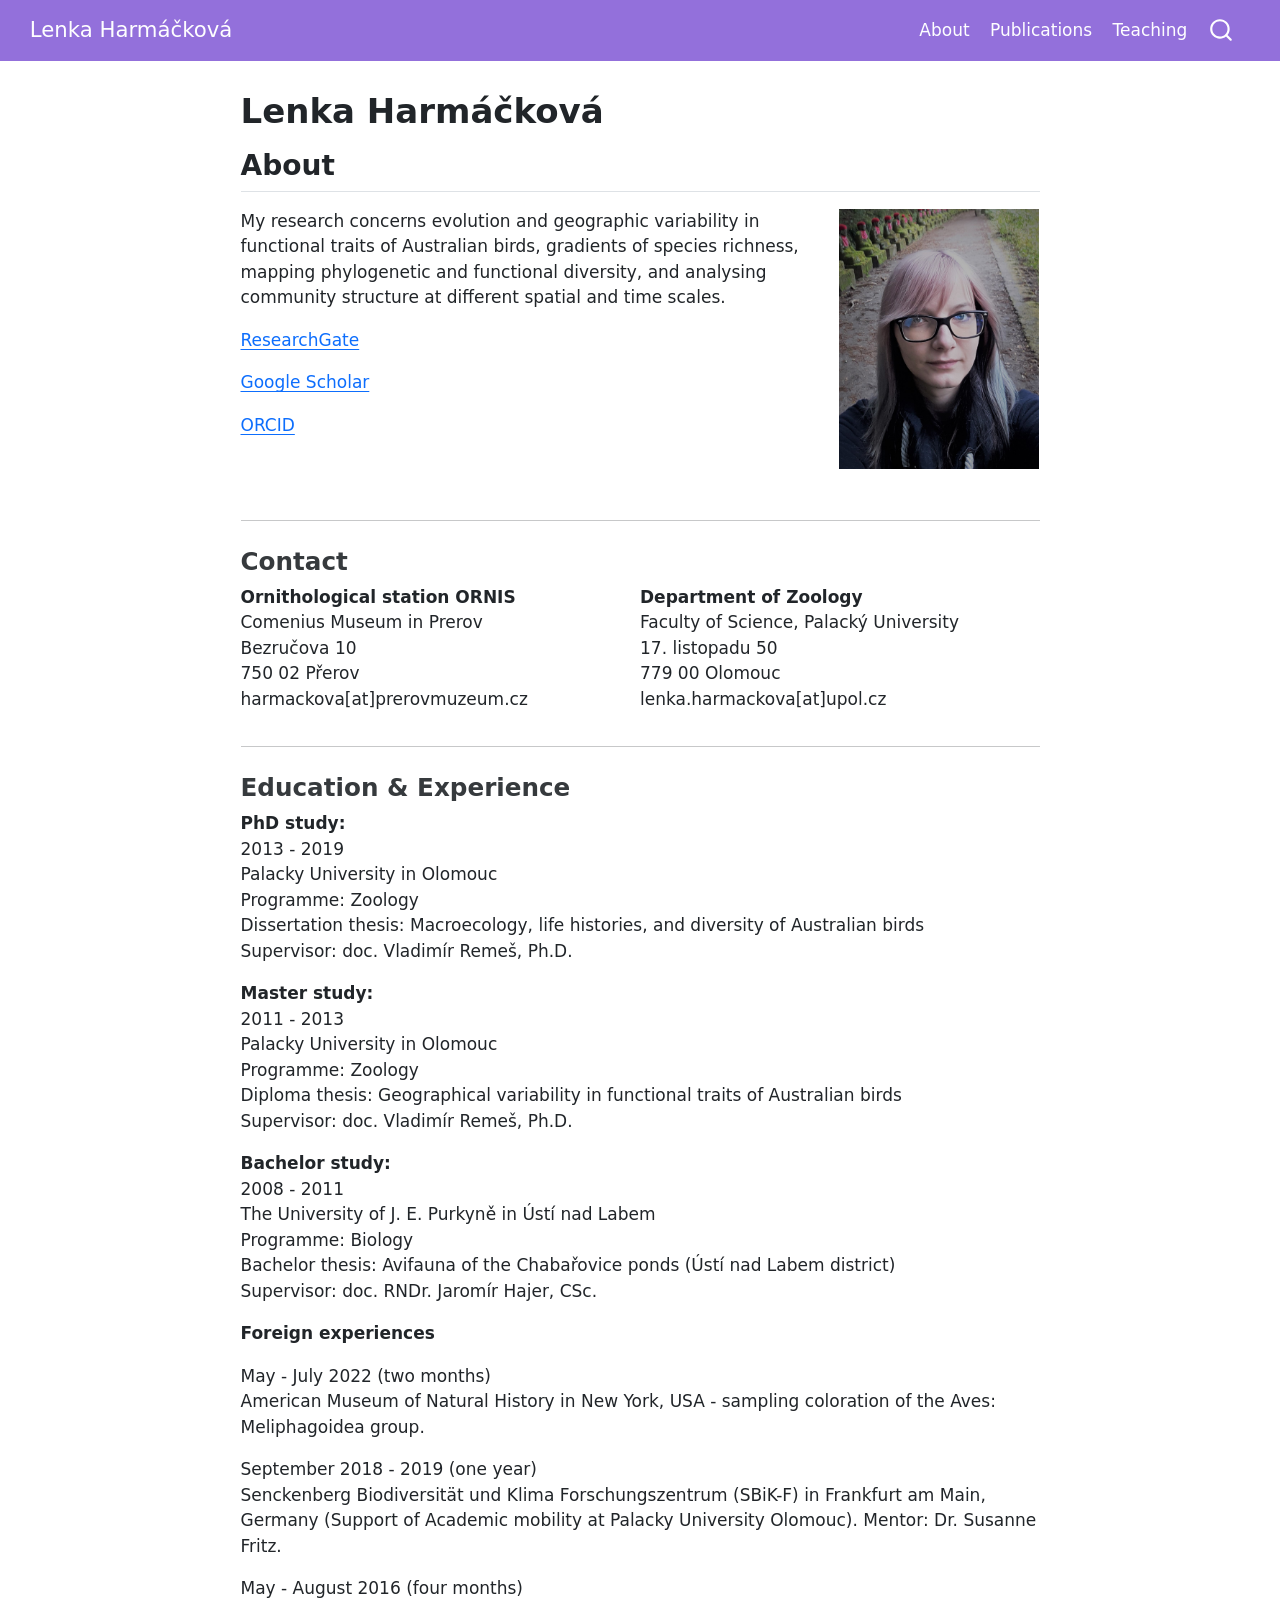
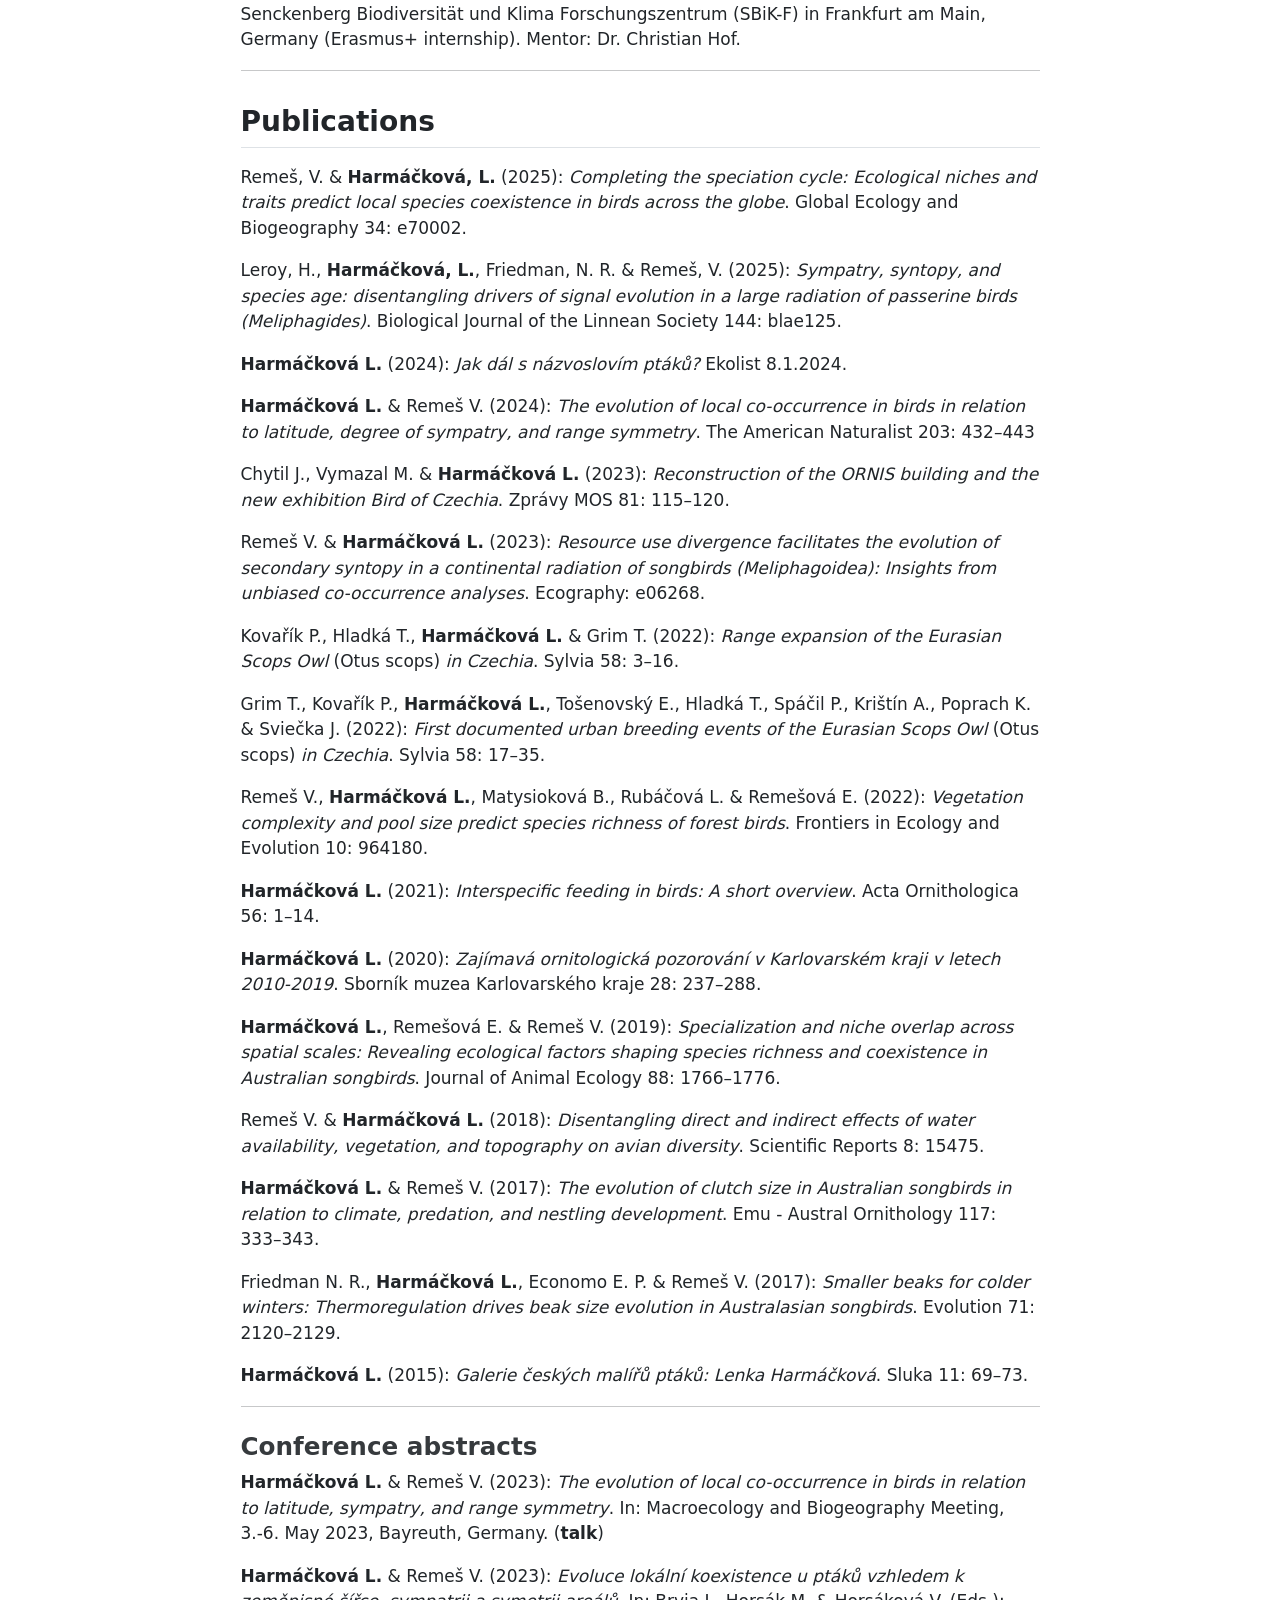
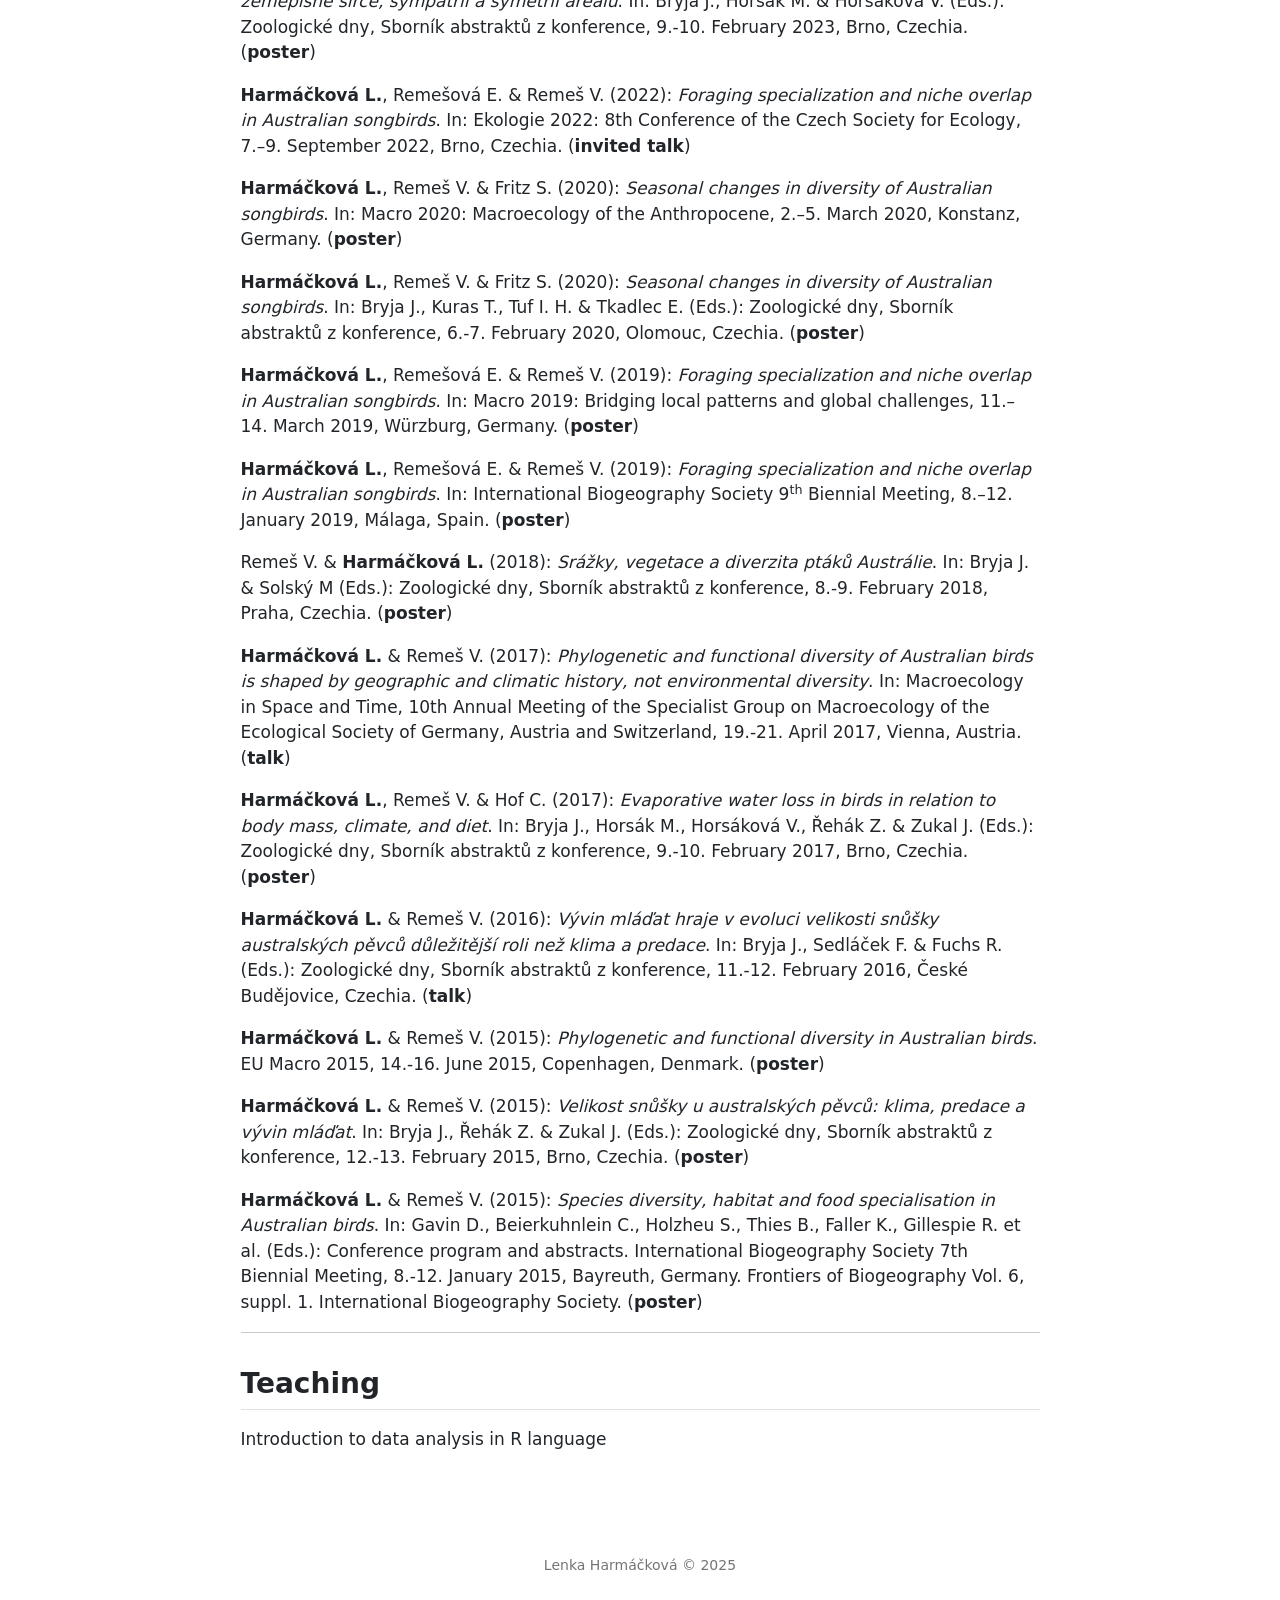
==== commit 43ee32b1: "Prerov" ====
--- a/docs/index.html
+++ b/docs/index.html
@@ -2,7 +2,7 @@
 <html xmlns="http://www.w3.org/1999/xhtml" lang="en" xml:lang="en"><head>
 
 <meta charset="utf-8">
-<meta name="generator" content="quarto-1.6.40">
+<meta name="generator" content="quarto-1.5.57">
 
 <meta name="viewport" content="width=device-width, initial-scale=1.0, user-scalable=yes">
 
@@ -34,10 +34,10 @@
 <script src="site_libs/quarto-html/tippy.umd.min.js"></script>
 <script src="site_libs/quarto-html/anchor.min.js"></script>
 <link href="site_libs/quarto-html/tippy.css" rel="stylesheet">
-<link href="site_libs/quarto-html/quarto-syntax-highlighting-549806ee2085284f45b00abea8c6df48.css" rel="stylesheet" id="quarto-text-highlighting-styles">
+<link href="site_libs/quarto-html/quarto-syntax-highlighting.css" rel="stylesheet" id="quarto-text-highlighting-styles">
 <script src="site_libs/bootstrap/bootstrap.min.js"></script>
 <link href="site_libs/bootstrap/bootstrap-icons.css" rel="stylesheet">
-<link href="site_libs/bootstrap/bootstrap-0ea1293430a9d4c3740655642b2cfee2.min.css" rel="stylesheet" append-hash="true" id="quarto-bootstrap" data-mode="light">
+<link href="site_libs/bootstrap/bootstrap.min.css" rel="stylesheet" id="quarto-bootstrap" data-mode="light">
 <script id="quarto-search-options" type="application/json">{
   "location": "navbar",
   "copy-button": false,
@@ -80,6 +80,7 @@
     <span class="navbar-title">Lenka Harmáčková</span>
     </a>
   </div>
+            <div id="quarto-search" class="" title="Search"></div>
           <button class="navbar-toggler" type="button" data-bs-toggle="collapse" data-bs-target="#navbarCollapse" aria-controls="navbarCollapse" role="menu" aria-expanded="false" aria-label="Toggle navigation" onclick="if (window.quartoToggleHeadroom) { window.quartoToggleHeadroom(); }">
   <span class="navbar-toggler-icon"></span>
 </button>
@@ -326,6 +327,8 @@
   });
   clipboard.on('success', onCopySuccess);
   if (window.document.getElementById('quarto-embedded-source-code-modal')) {
+    // For code content inside modals, clipBoardJS needs to be initialized with a container option
+    // TODO: Check when it could be a function (https://github.com/zenorocha/clipboard.js/issues/860)
     const clipboardModal = new window.ClipboardJS('.code-copy-button[data-in-quarto-modal]', {
       text: getTextToCopy,
       container: window.document.getElementById('quarto-embedded-source-code-modal')
@@ -436,6 +439,7 @@
       if (window.Quarto?.typesetMath) {
         window.Quarto.typesetMath(note);
       }
+      // TODO in 1.5, we should make sure this works without a callout special case
       if (note.classList.contains("callout")) {
         return note.outerHTML;
       } else {
--- a/docs/site_libs/quarto-html/quarto-syntax-highlighting.css
+++ b/docs/site_libs/quarto-html/quarto-syntax-highlighting.css
@@ -0,0 +1,205 @@
+/* quarto syntax highlight colors */
+:root {
+  --quarto-hl-ot-color: #003B4F;
+  --quarto-hl-at-color: #657422;
+  --quarto-hl-ss-color: #20794D;
+  --quarto-hl-an-color: #5E5E5E;
+  --quarto-hl-fu-color: #4758AB;
+  --quarto-hl-st-color: #20794D;
+  --quarto-hl-cf-color: #003B4F;
+  --quarto-hl-op-color: #5E5E5E;
+  --quarto-hl-er-color: #AD0000;
+  --quarto-hl-bn-color: #AD0000;
+  --quarto-hl-al-color: #AD0000;
+  --quarto-hl-va-color: #111111;
+  --quarto-hl-bu-color: inherit;
+  --quarto-hl-ex-color: inherit;
+  --quarto-hl-pp-color: #AD0000;
+  --quarto-hl-in-color: #5E5E5E;
+  --quarto-hl-vs-color: #20794D;
+  --quarto-hl-wa-color: #5E5E5E;
+  --quarto-hl-do-color: #5E5E5E;
+  --quarto-hl-im-color: #00769E;
+  --quarto-hl-ch-color: #20794D;
+  --quarto-hl-dt-color: #AD0000;
+  --quarto-hl-fl-color: #AD0000;
+  --quarto-hl-co-color: #5E5E5E;
+  --quarto-hl-cv-color: #5E5E5E;
+  --quarto-hl-cn-color: #8f5902;
+  --quarto-hl-sc-color: #5E5E5E;
+  --quarto-hl-dv-color: #AD0000;
+  --quarto-hl-kw-color: #003B4F;
+}
+
+/* other quarto variables */
+:root {
+  --quarto-font-monospace: SFMono-Regular, Menlo, Monaco, Consolas, "Liberation Mono", "Courier New", monospace;
+}
+
+pre > code.sourceCode > span {
+  color: #003B4F;
+}
+
+code span {
+  color: #003B4F;
+}
+
+code.sourceCode > span {
+  color: #003B4F;
+}
+
+div.sourceCode,
+div.sourceCode pre.sourceCode {
+  color: #003B4F;
+}
+
+code span.ot {
+  color: #003B4F;
+  font-style: inherit;
+}
+
+code span.at {
+  color: #657422;
+  font-style: inherit;
+}
+
+code span.ss {
+  color: #20794D;
+  font-style: inherit;
+}
+
+code span.an {
+  color: #5E5E5E;
+  font-style: inherit;
+}
+
+code span.fu {
+  color: #4758AB;
+  font-style: inherit;
+}
+
+code span.st {
+  color: #20794D;
+  font-style: inherit;
+}
+
+code span.cf {
+  color: #003B4F;
+  font-weight: bold;
+  font-style: inherit;
+}
+
+code span.op {
+  color: #5E5E5E;
+  font-style: inherit;
+}
+
+code span.er {
+  color: #AD0000;
+  font-style: inherit;
+}
+
+code span.bn {
+  color: #AD0000;
+  font-style: inherit;
+}
+
+code span.al {
+  color: #AD0000;
+  font-style: inherit;
+}
+
+code span.va {
+  color: #111111;
+  font-style: inherit;
+}
+
+code span.bu {
+  font-style: inherit;
+}
+
+code span.ex {
+  font-style: inherit;
+}
+
+code span.pp {
+  color: #AD0000;
+  font-style: inherit;
+}
+
+code span.in {
+  color: #5E5E5E;
+  font-style: inherit;
+}
+
+code span.vs {
+  color: #20794D;
+  font-style: inherit;
+}
+
+code span.wa {
+  color: #5E5E5E;
+  font-style: italic;
+}
+
+code span.do {
+  color: #5E5E5E;
+  font-style: italic;
+}
+
+code span.im {
+  color: #00769E;
+  font-style: inherit;
+}
+
+code span.ch {
+  color: #20794D;
+  font-style: inherit;
+}
+
+code span.dt {
+  color: #AD0000;
+  font-style: inherit;
+}
+
+code span.fl {
+  color: #AD0000;
+  font-style: inherit;
+}
+
+code span.co {
+  color: #5E5E5E;
+  font-style: inherit;
+}
+
+code span.cv {
+  color: #5E5E5E;
+  font-style: italic;
+}
+
+code span.cn {
+  color: #8f5902;
+  font-style: inherit;
+}
+
+code span.sc {
+  color: #5E5E5E;
+  font-style: inherit;
+}
+
+code span.dv {
+  color: #AD0000;
+  font-style: inherit;
+}
+
+code span.kw {
+  color: #003B4F;
+  font-weight: bold;
+  font-style: inherit;
+}
+
+.prevent-inlining {
+  content: "</";
+}
+
+/*# sourceMappingURL=debc5d5d77c3f9108843748ff7464032.css.map */
